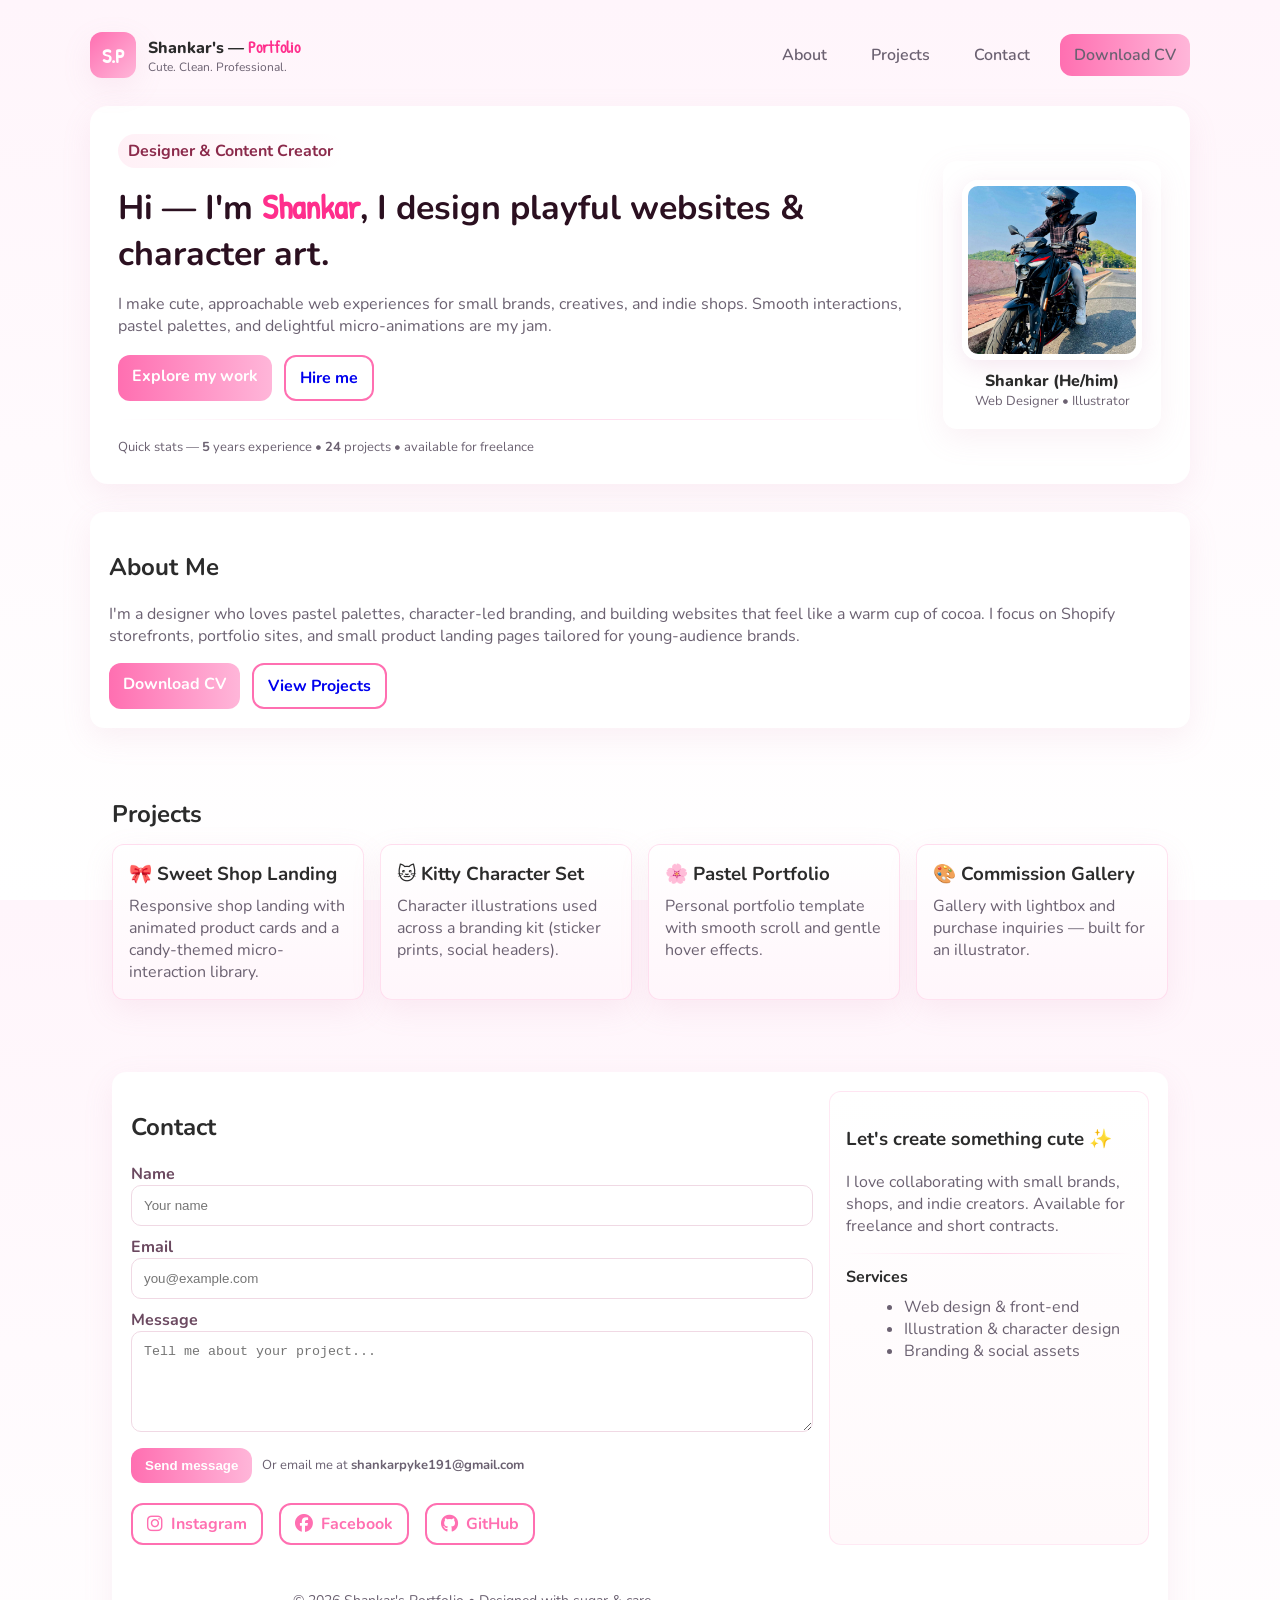
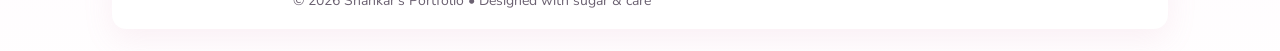
==== index.html @ b18198fb "Add files via upload" ====
<!doctype html>
<html lang="en">
<head>
  <meta charset="utf-8" />
  <meta name="viewport" content="width=device-width,initial-scale=1" />
  <title>Hello Kitty Portfolio — Cute & Professional</title>
  <link rel="preconnect" href="https://fonts.googleapis.com">
  <link rel="preconnect" href="https://fonts.gstatic.com" crossorigin>
  <link href="https://fonts.googleapis.com/css2?family=Nunito:wght@300;400;700;800&family=Patrick+Hand&display=swap" rel="stylesheet">
  <link rel="stylesheet" href="https://cdnjs.cloudflare.com/ajax/libs/font-awesome/6.5.0/css/all.min.css"/>
  <link rel="stylesheet" href="./style.css">

</head>
<body>

  <!-- Desktop Only Message -->
  <div class="desktop-only-message">
    <div class="message-box">
      <h1>Desktop Only</h1>
      <p>Please open this portfolio on a laptop or desktop computer for the best experience.</p>
    </div>
  </div>

  <div class="desktop-content">
  <div class="container">
    <nav>
      <div class="brand">
        <div class="kitty-badge">S.P</div>
        <div>
          <div style="font-weight:800">Shankar's — <span class="hello-kitty">Portfolio</span></div>
          <div style="font-size:12px;color:var(--muted)">Cute. Clean. Professional.</div>
        </div>
      </div>
      <div class="nav-links">
        <a href="#about">About</a>
        <a href="#projects">Projects</a>
        <a href="#contact">Contact</a>
        <a class="cta" href="./cv.html" download>Download CV</a>
      </div>
    </nav>

    <header class="hero">
      <div class="hero-left">
        <span class="eyebrow">Designer & Content Creator</span>
        <h1>Hi — I'm <span class="hello-kitty">Shankar</span>, I design playful websites & character art.</h1>
        <p class="lead">I make cute, approachable web experiences for small brands, creatives, and indie shops. Smooth interactions, pastel palettes, and delightful micro-animations are my jam.</p>
        <div class="actions">
          <a class="btn primary" href="#projects">Explore my work</a>
          <a class="btn" href="#contact">Hire me</a>
        </div>
        <div class="divider"></div>
        <div style="font-size:13px;color:var(--muted)">Quick stats — <strong>5</strong> years experience • <strong>24</strong> projects • available for freelance</div>
      </div>

      <div class="hero-right">
        <div class="profile-card card">
          <img class="profile-pic" src="./Hello Kitty Lowew icon.jpg" alt="Profile picture" />
          <div class="name">Shankar (He/him)</div>
          <div class="role">Web Designer • Illustrator</div>
        </div>
      </div>
    </header>

    <section id="about" class="card">
      <h2>About Me</h2>
      <p style="color:var(--muted)">I'm a designer who loves pastel palettes, character-led branding, and building websites that feel like a warm cup of cocoa. I focus on Shopify storefronts, portfolio sites, and small product landing pages tailored for young-audience brands.</p>
      <div style="margin-top:14px;display:flex;gap:12px;flex-wrap:wrap">
        <a class="btn primary" href="./cv.html" download>Download CV</a>
        <a class="btn" href="#projects">View Projects</a>
      </div>
    </section>

    <section id="projects">
      <h2 style="margin-bottom:14px">Projects</h2>
      <div class="projects-grid">
        <div class="project card">
          <h3>🎀 Sweet Shop Landing</h3>
          <p>Responsive shop landing with animated product cards and a candy-themed micro-interaction library.</p>
        </div>
        <div class="project card">
          <h3>🐱 Kitty Character Set</h3>
          <p>Character illustrations used across a branding kit (sticker prints, social headers).</p>
        </div>
        <div class="project card">
          <h3>🌸 Pastel Portfolio</h3>
          <p>Personal portfolio template with smooth scroll and gentle hover effects.</p>
        </div>
        <div class="project card">
          <h3>🎨 Commission Gallery</h3>
          <p>Gallery with lightbox and purchase inquiries — built for an illustrator.</p>
        </div>
      </div>
    </section>

    <section id="contact">
        <div class="card contact-grid">
            <div class="contact-form">
                <h2>Contact</h2>
                <label for="name">Name</label>
                <input id="name" placeholder="Your name" />
                <label for="email">Email</label>
                <input id="email" placeholder="you@example.com" />
                <label for="message">Message</label>
                <textarea id="message" rows="5" placeholder="Tell me about your project..."></textarea>
                <div style="display:flex;gap:10px;align-items:center;flex-wrap:wrap">
                    <button class="btn primary" id="sendBtn">Send message</button>
                    <div style="font-size:13px;color:var(--muted)">
                    Or email me at <strong>shankarpyke191@gmail.com</strong>
                    </div>
                </div>

                <!-- 🌸 Added social icons inside contact form -->
                <div class="contact-icons" style="margin-top:20px;display:flex;gap:16px;flex-wrap:wrap;">
                    <a href="https://instagram.com/" target="_blank" class="social-btn">
                    <i class="fab fa-instagram"></i> Instagram
                    </a>
                    <a href="https://facebook.com/" target="_blank" class="social-btn">
                    <i class="fab fa-facebook"></i> Facebook
                    </a>
                    <a href="https://github.com/shankar2006458" target="_blank" class="social-btn">
                    <i class="fab fa-github"></i> GitHub
                    </a>
                </div>
            </div>

            <div class="contact-info">
                <h3>Let's create something cute ✨</h3>
                <p style="color:var(--muted)">I love collaborating with small brands, shops, and indie creators. Available for freelance and short contracts.</p>
                <hr style="border:none;height:1px;background:linear-gradient(90deg,transparent,rgba(255,182,217,0.6),transparent);margin:12px 0">
                <div style="font-weight:700">Services</div>
                <ul style="margin:8px 0 0 18px;color:var(--muted)">
                    <li>Web design & front-end</li>
                    <li>Illustration & character design</li>
                    <li>Branding & social assets</li>
                </ul>
            </div>

            <footer> 
                <div>© <span id="year"></span> Shankar's Portfolio • Designed with sugar & care</div> 
            </footer>
        </div>
    </section>
  </div>
  </div>

  <script>
    document.getElementById('year').textContent = new Date().getFullYear();
    document.getElementById('sendBtn').addEventListener('click', function(){
      const name = document.getElementById('name').value || 'Friend';
      alert('Thanks ' + name + '! This demo site does not send messages. Replace the handler with your backend or use formspree/Netlify forms.');
    });

    // Smooth scrolling for nav links
    document.querySelectorAll('nav a[href^="#"]').forEach(anchor => {
      anchor.addEventListener('click', function(e){
        e.preventDefault();
        const target = document.querySelector(this.getAttribute('href'));
        if(target){
          window.scrollTo({top: target.offsetTop - 60, behavior: 'smooth'});
        }
      });
    });

    const img = document.querySelector('.profile-pic');
    img.addEventListener('error', ()=>{ img.src = 'data:image/svg+xml;charset=UTF-8,' + encodeURIComponent(`<?xml version="1.0"?><svg xmlns='http://www.w3.org/2000/svg' width='360' height='360'><rect width='100%' height='100%' fill='%23ffd7eb'/><text x='50%' y='50%' dominant-baseline='middle' text-anchor='middle' font-family='Patrick Hand, sans-serif' font-size='28' fill='%23ff6fb1'>Profile<br/>Image<br/>Here</text></svg>`); });
  </script>
</body>
</html>
---- style.css ----
:root{
      --bg: #fff5fb;
      --panel: #fff;
      --accent: #ff6fb1;
      --accent-2: #ffb6d9;
      --muted: #6b6171;
      --shadow: 0 10px 30px rgba(215,140,170,0.12);
      --glass: rgba(255,255,255,0.6);
      --radius: 18px;
      --hover-glow: 0 0 20px rgba(255,111,177,0.8);
    }
    *{box-sizing:border-box;scroll-behavior:smooth;}
    html,body{height:100%;}
    body{
      margin:0;
      font-family: 'Nunito', system-ui, -apple-system, "Segoe UI", Roboto, 'Helvetica Neue', Arial;
      background: linear-gradient(180deg, var(--bg) 0%, #fff 100%);
      color:#2b2b2b;
      -webkit-font-smoothing:antialiased;
      -moz-osx-font-smoothing:grayscale;
      scroll-behavior:smooth;
      padding:32px;
    }
    .container{
      max-width:1100px;
      margin:0 auto;
    }

    /* NAVBAR */
    nav{
      display:flex;
      justify-content:space-between;
      align-items:center;
      gap:16px;
      margin-bottom:28px;
      flex-wrap:wrap;
    }
    .brand{
      display:flex;align-items:center;gap:12px;
    }
    .kitty-badge{
      width:46px;height:46px;border-radius:12px;display:flex;align-items:center;justify-content:center;
      background:linear-gradient(135deg,var(--accent),var(--accent-2));
      box-shadow: var(--shadow);
      color:white;font-weight:800;font-family:'Patrick Hand';font-size:20px;
    }
    .nav-links{display:flex;gap:16px;align-items:center;flex-wrap:wrap}
    .nav-links a{color:var(--muted);text-decoration:none;font-weight:600;padding:10px 14px;border-radius:12px;transition:all .2s ease}
    .nav-links a:hover{background:var(--glass);color:#000;box-shadow:var(--hover-glow)}
    .cta{background:linear-gradient(90deg,var(--accent) 0%,var(--accent-2) 100%);color:white;padding:10px 14px;border-radius:12px;text-decoration:none;font-weight:700;transition:all .2s ease}
    .cta:hover{box-shadow:var(--hover-glow);transform:translateY(-3px)}

    /* HERO */
    .hero{
      display:flex;gap:28px;background:var(--panel);border-radius:var(--radius);padding:28px;box-shadow:var(--shadow);align-items:center;flex-wrap:wrap;
    }
    .hero-left{flex:1;min-width:260px}
    .eyebrow{display:inline-block;background:linear-gradient(90deg,#fff0f6,#fff);padding:6px 10px;border-radius:999px;font-weight:700;color:#8b2a4b;margin-bottom:10px}
    h1{font-size:clamp(24px,4vw,34px);margin:6px 0 12px;color:#2b1020}
    p.lead{color:var(--muted);margin-bottom:18px}
    .actions{display:flex;gap:12px;flex-wrap:wrap}
    .btn{background:transparent;padding:10px 14px;border-radius:12px;border:2px solid var(--accent);font-weight:700;text-decoration:none;transition:all .3s ease;cursor:pointer}
    .btn.primary{background:linear-gradient(90deg,var(--accent),var(--accent-2));color:white;border:0}
    .btn:hover{transform:translateY(-3px);box-shadow:var(--hover-glow)}

    /* PROFILE CARD */
    .hero-right{width:220px;flex-shrink:0;display:flex;justify-content:center}
    .profile-card{background:linear-gradient(180deg, rgba(255,255,255,0.75), rgba(255,255,255,0.9));padding:12px;border-radius:16px;box-shadow:0 8px 30px rgba(180,100,170,0.14);border:1px solid rgba(255,255,255,0.7);backdrop-filter: blur(6px);}
    .profile-pic{width:180px;height:180px;border-radius:16px;object-fit:cover;display:block;border:6px solid white;box-shadow:0 6px 24px rgba(200,120,170,0.18);transition:all .3s ease}
    .profile-card .name{font-weight:800;text-align:center;margin-top:10px}
    .profile-card .role{font-size:13px;color:var(--muted);text-align:center}
    .profile-card:hover .profile-pic{transform:scale(1.05);filter:drop-shadow(0 0 20px rgba(255,107,177,0.5));}

    /* SECTIONS */
    section{margin-top:28px;padding:22px;background:transparent;scroll-margin-top:90px;transition:all .6s ease;}
    .card{background:var(--panel);border-radius:14px;padding:18px;box-shadow:var(--shadow);border:1px solid rgba(255,255,255,0.6)}

    /* PROJECTS */
    .projects-grid{display:grid;grid-template-columns:repeat(auto-fit,minmax(220px,1fr));gap:16px}
    .project{padding:16px;border-radius:12px;background:linear-gradient(180deg,#fff,#fff6fb);border:1px solid rgba(255,182,217,0.4);transition:all .22s ease}
    .project h3{margin:0 0 8px}
    .project p{margin:0;color:var(--muted)}
    .project:hover{transform:translateY(-6px);box-shadow:var(--hover-glow)}

    /* CONTACT */
    .contact-grid{display:grid;grid-template-columns:1fr 320px;gap:16px;flex-wrap:wrap}
    .contact-form input,.contact-form textarea{width:100%;padding:12px;margin-bottom:10px;border-radius:10px;border:1px solid #f0d9e4;background:#fff}
    .contact-form label{font-weight:700;color:#6b4960}
    .contact-info{padding:16px;border-radius:12px;background:linear-gradient(180deg,#fff,#fff9fb);border:1px solid rgba(255,182,217,0.3)}

    /* SOCIAL LINKS */
    .socials{margin-top:24px;display:flex;gap:18px;justify-content:center;flex-wrap:wrap;}
    .socials a{color:var(--accent);font-weight:700;text-decoration:none;border:2px solid var(--accent);padding:10px 16px;border-radius:12px;transition:all .3s ease;}
    .socials a:hover{background:var(--accent);color:white;box-shadow:var(--hover-glow);transform:translateY(-3px)}

    /* FOOTER */
    footer{margin-top:30px;text-align:center;color:var(--muted);font-size:14px}

    /* RESPONSIVE */
    @media (max-width:880px){
      .hero{flex-direction:column;align-items:center;text-align:center}
      .hero-right{width:140px;margin-top:20px}
      .contact-grid{grid-template-columns:1fr}
      nav{flex-direction:column;align-items:center}
    }

    .hello-kitty{font-family:'Patrick Hand', cursive;color:#ff2e8c}
    .divider{height:1px;background:linear-gradient(90deg, transparent, rgba(255,182,217,0.6), transparent);margin:18px 0;border-radius:4px}

    .social-btn {
    display: flex;
    align-items: center;
    gap: 8px;
    color: var(--accent);
    font-weight: 700;
    text-decoration: none;
    border: 2px solid var(--accent);
    padding: 8px 14px;
    border-radius: 12px;
    transition: all 0.3s ease;
    }

    .social-btn i {
    font-size: 18px;
    }

    .social-btn:hover {
    background: var(--accent);
    color: white;
    box-shadow: var(--hover-glow);
    transform: translateY(-3px);
    }

    /* RESPONSIVE STYLES */
    @media (max-width: 1024px) {
    body {
        padding: 24px;
    }

    .container {
        max-width: 90%;
    }

    .nav-links a {
        padding: 8px 12px;
        font-size: 15px;
    }

    h1 {
        font-size: 28px;
    }

    .hero {
        flex-wrap: wrap;
        gap: 20px;
    }
    }

    @media (max-width: 768px) {
    nav {
        flex-direction: column;
        align-items: center;
        gap: 10px;
    }

    .nav-links {
        justify-content: center;
        flex-wrap: wrap;
        gap: 8px;
    }

    .hero {
        flex-direction: column;
        align-items: center;
        text-align: center;
    }t

    .hero-right {
        width: 180px;
        margin-top: 20px;
    }

    .hero-left .actions {
        justify-content: center;
    }

    .contact-grid {
        grid-template-columns: 1fr;
    }

    .contact-form, .contact-info {
        width: 100%;
    }

    .socials, .contact-icons {
        justify-content: center;
    }
    }

    @media (max-width: 480px) {
    body {
        padding: 18px;
    }

    h1 {
        font-size: 22px;
    }

    .nav-links a {
        font-size: 14px;
        padding: 6px 10px;
    }

    .btn, .social-btn {
        padding: 8px 12px;
        font-size: 14px;
    }

    .profile-card {
        padding: 8px;
    }

    .profile-pic {
        width: 150px;
        height: 150px;
    }

    .project h3 {
        font-size: 16px;
    }

    .project p {
        font-size: 14px;
    }

    footer {
        font-size: 12px;
    }
    }

    /* Hide message by default */
.desktop-only-message {
  display: none;
}

/* Full screen message styling */
.desktop-only-message {
  position: fixed;
  inset: 0;
  background: #ffe6f2;
  display: none;
  align-items: center;
  justify-content: center;
  text-align: center;
  padding: 20px;
  z-index: 9999;
}

.message-box {
  background: white;
  padding: 40px;
  border-radius: 20px;
  box-shadow: 0 10px 40px rgba(0,0,0,0.1);
  font-family: 'Nunito', sans-serif;
}

.message-box h1 {
  font-size: 28px;
  margin-bottom: 10px;
}

.message-box p {
  color: #666;
  font-size: 16px;
}

/* Hide website on small screens */
@media (max-width: 1024px) {
  .desktop-content {
    display: none;
  }

  .desktop-only-message {
    display: flex;
  }
}
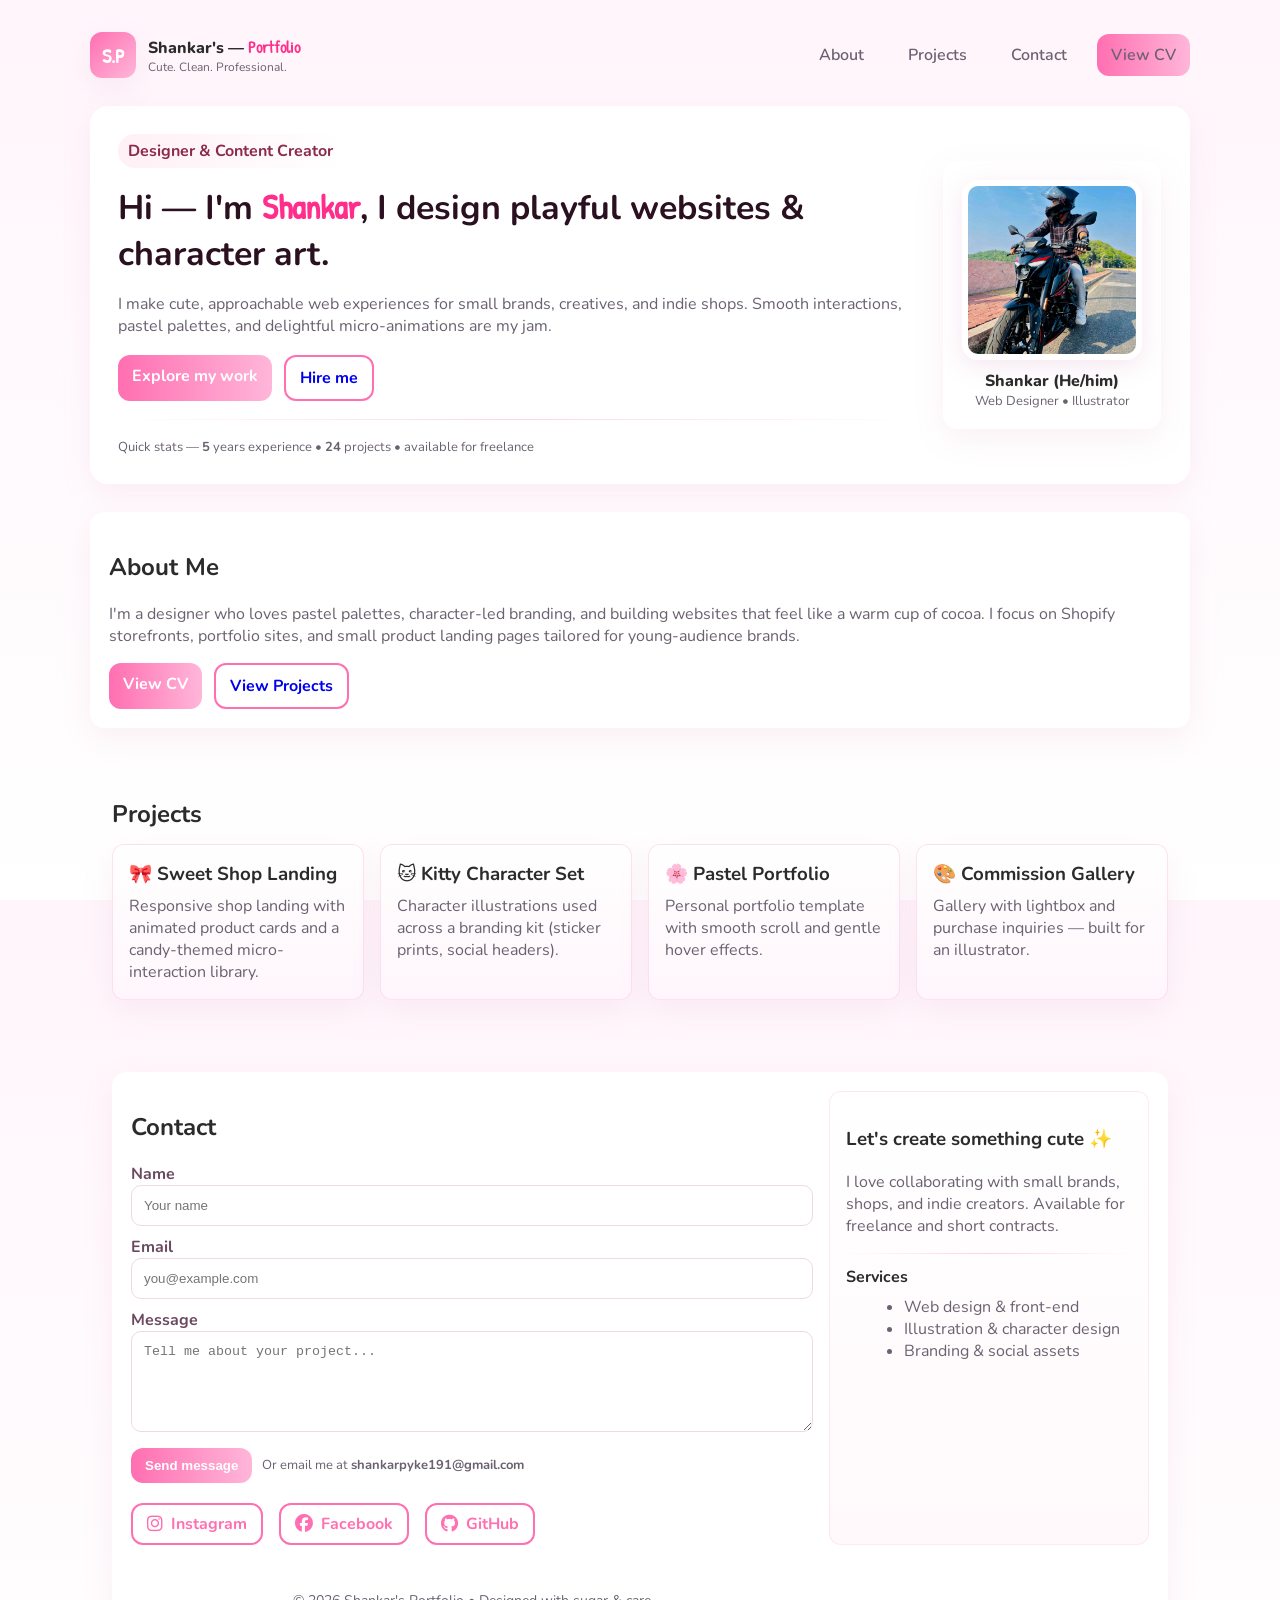
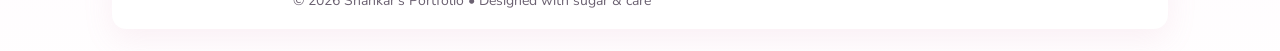
==== commit 692a6f11: "Add files via upload" ====
--- a/index.html
+++ b/index.html
@@ -35,7 +35,7 @@
         <a href="#about">About</a>
         <a href="#projects">Projects</a>
         <a href="#contact">Contact</a>
-        <a class="cta" href="./cv.html" download>Download CV</a>
+        <a class="cta" href="./cv.html">View CV</a>
       </div>
     </nav>
 
@@ -65,7 +65,7 @@
       <h2>About Me</h2>
       <p style="color:var(--muted)">I'm a designer who loves pastel palettes, character-led branding, and building websites that feel like a warm cup of cocoa. I focus on Shopify storefronts, portfolio sites, and small product landing pages tailored for young-audience brands.</p>
       <div style="margin-top:14px;display:flex;gap:12px;flex-wrap:wrap">
-        <a class="btn primary" href="./cv.html" download>Download CV</a>
+        <a class="btn primary" href="./cv.html">View CV</a>
         <a class="btn" href="#projects">View Projects</a>
       </div>
     </section>
